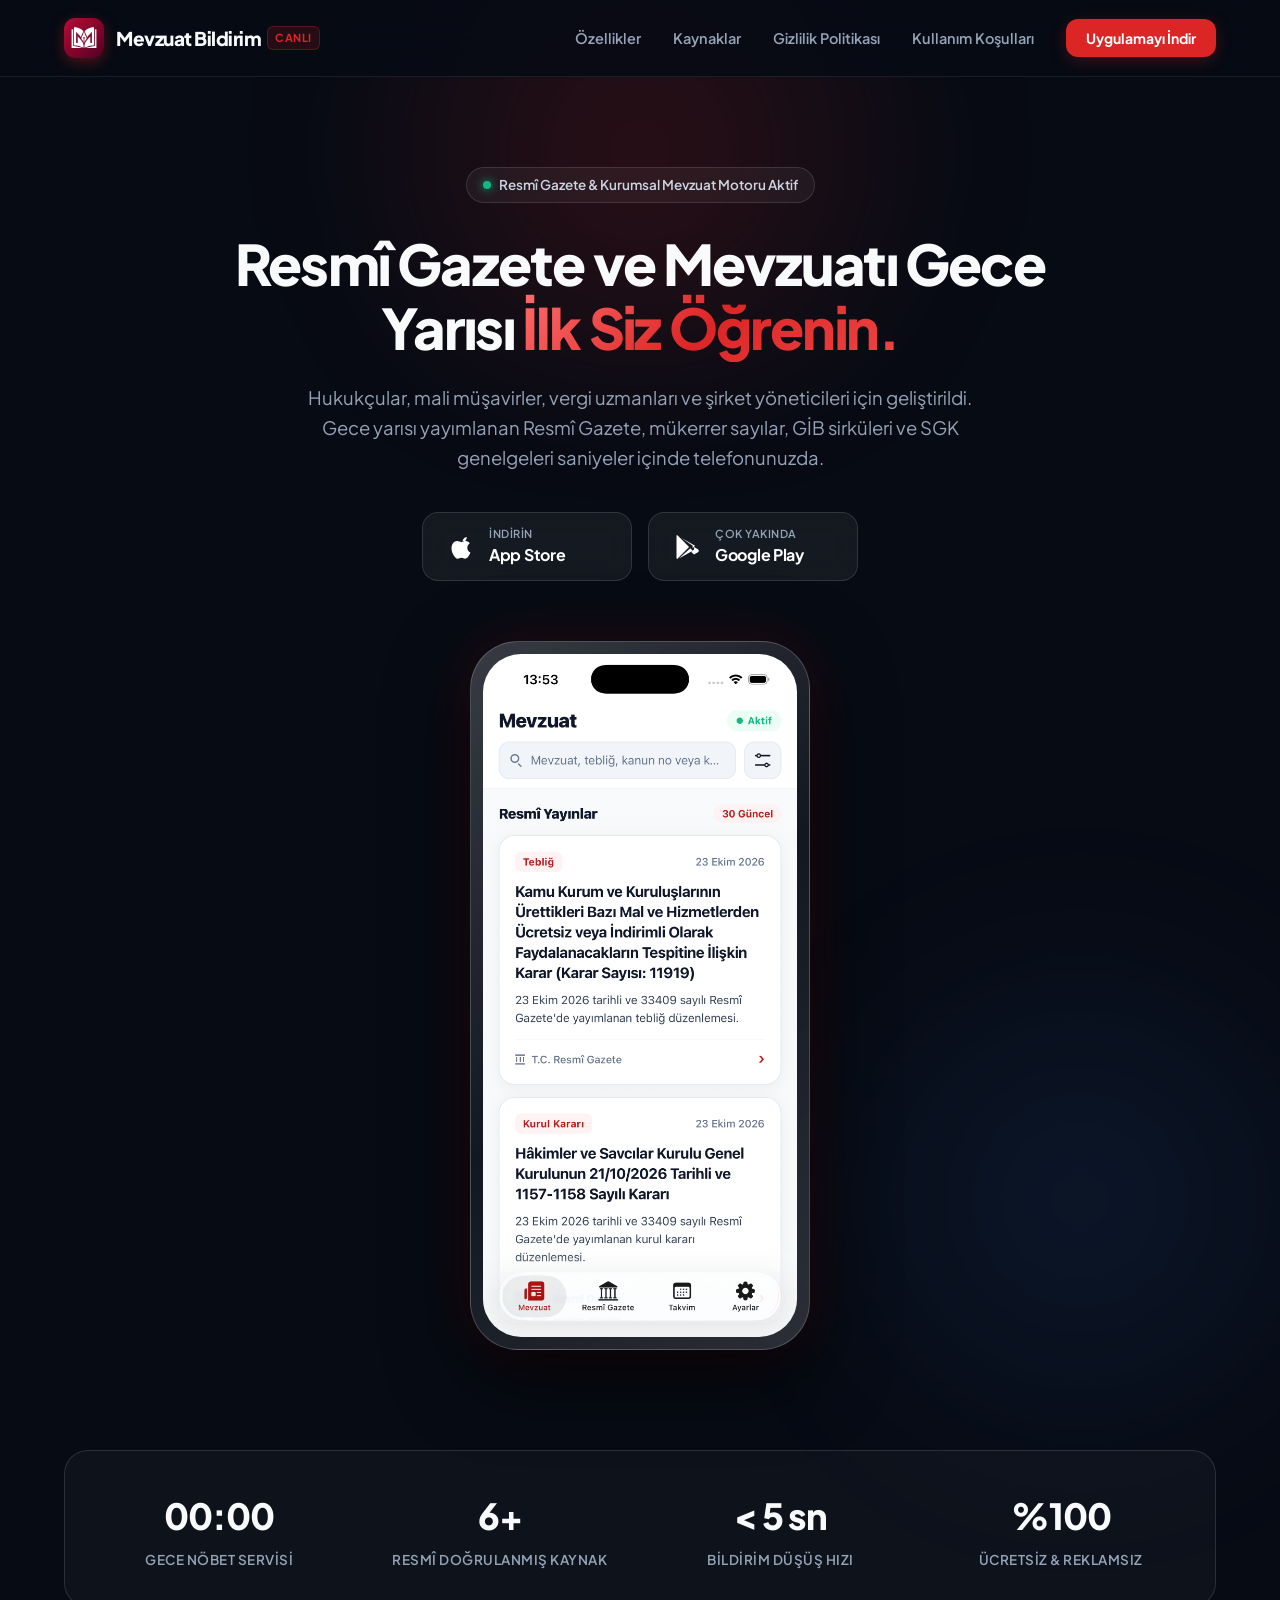
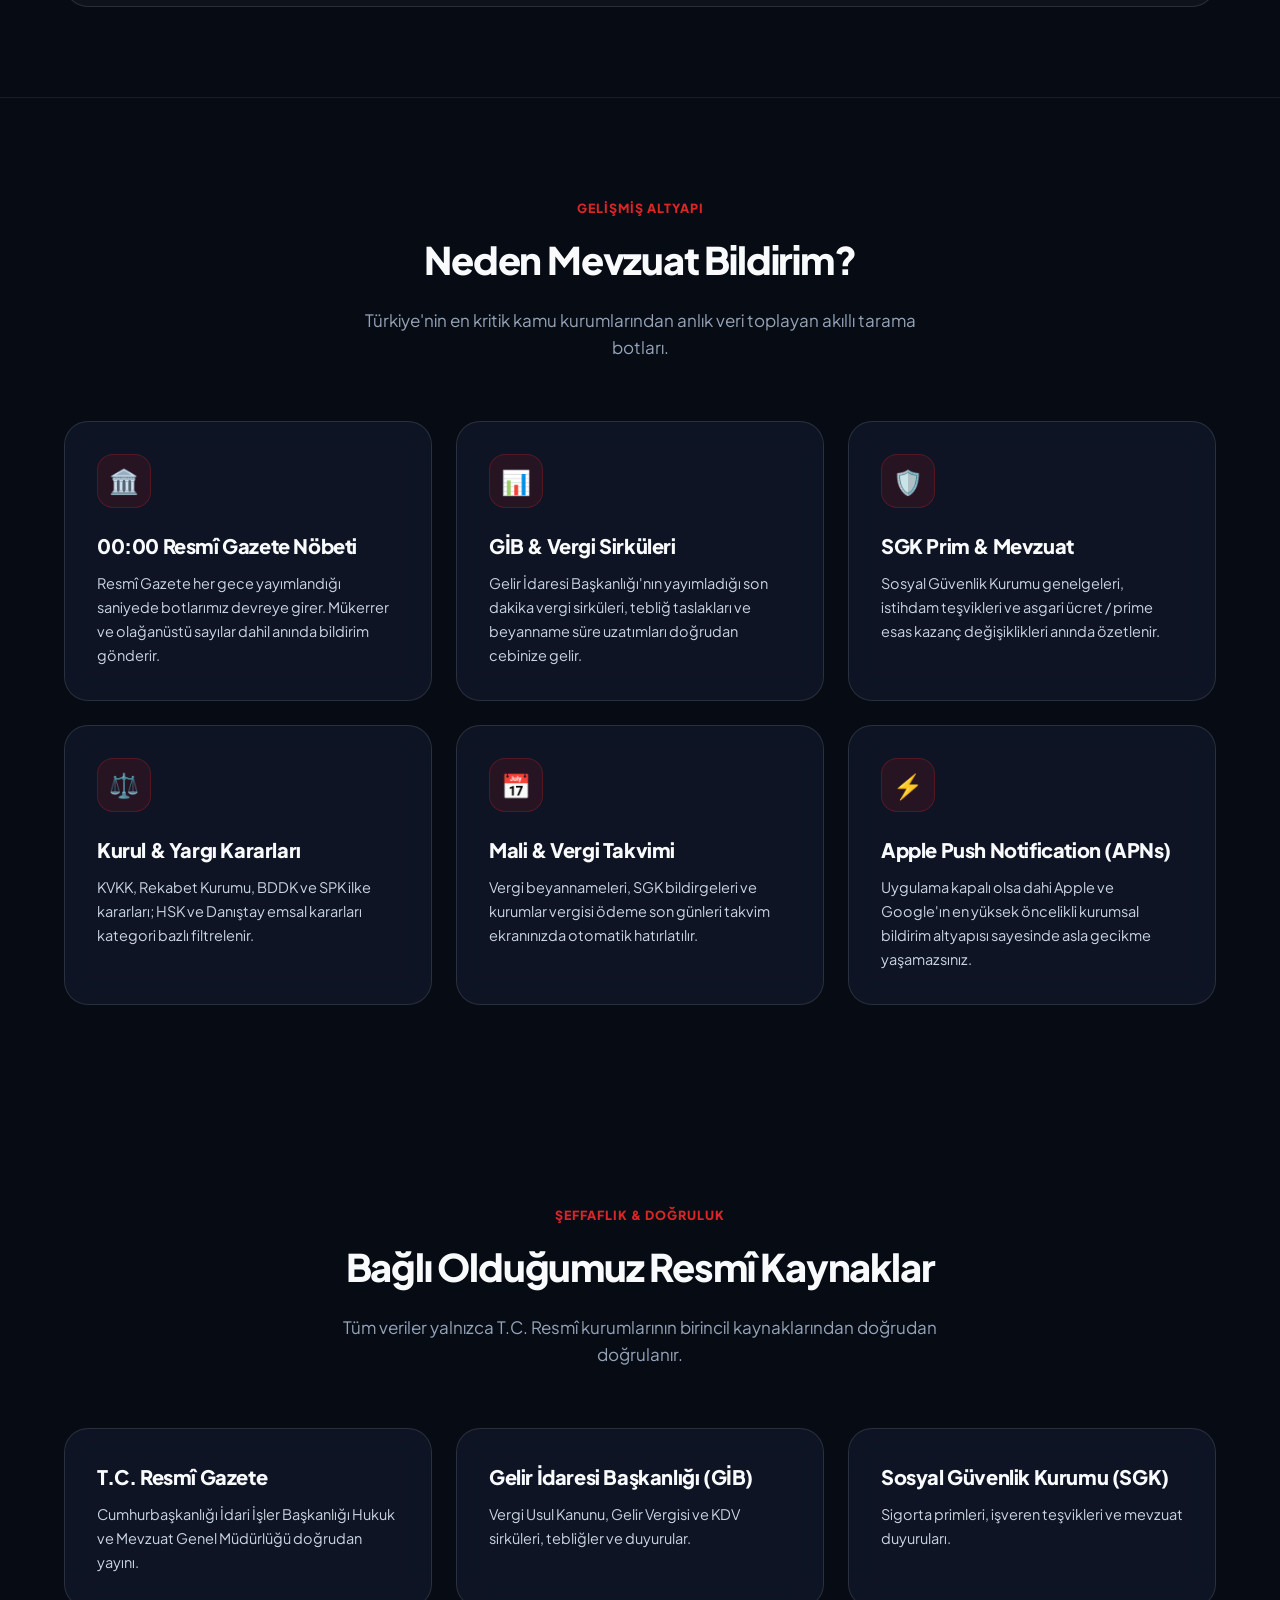
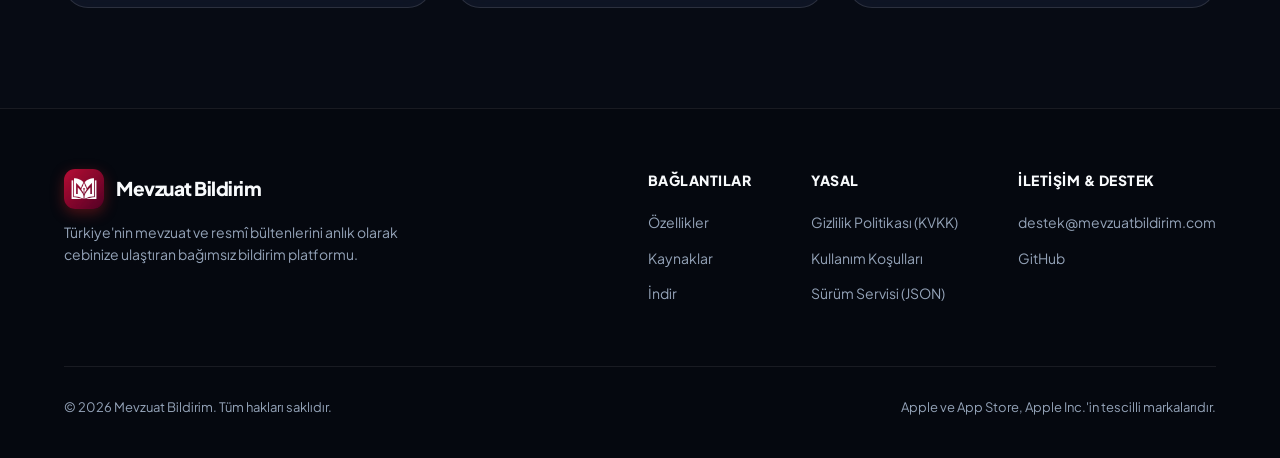
==== index.html @ 9767d1a2 "1" ====
<!DOCTYPE html>
<html lang="tr">
<head>
  <meta charset="UTF-8">
  <meta name="viewport" content="width=device-width, initial-scale=1.0">
  <title>Mevzuat Bildirim - Resmî Gazete, Vergi ve SGK Anlık Takip</title>
  <meta name="description" content="Resmî Gazete gece yarısı nöbet servisi, GİB vergi sirküleri, SGK genelgeleri ve kurul kararları anında cebinizde.">
  <link rel="icon" type="image/png" href="assets/icon.png">
  <link rel="preconnect" href="https://fonts.googleapis.com">
  <link rel="preconnect" href="https://fonts.gstatic.com" crossorigin>
  <link href="https://fonts.googleapis.com/css2?family=Plus+Jakarta+Sans:wght@400;500;600;700;800;900&display=swap" rel="stylesheet">
  <link rel="stylesheet" href="styles.css">
</head>
<body>
  <div class="bg-glow-1"></div>
  <div class="bg-glow-2"></div>

  <!-- Header -->
  <header class="navbar">
    <div class="container nav-container">
      <a href="index.html" class="brand-logo">
        <img src="assets/icon.png" alt="Mevzuat Bildirim Logosu">
        <div class="brand-name">
          Mevzuat Bildirim
          <span class="brand-badge">Canlı</span>
        </div>
      </a>
      <ul class="nav-links">
        <li><a href="#ozellikler">Özellikler</a></li>
        <li><a href="#kaynaklar">Kaynaklar</a></li>
        <li><a href="privacy.html">Gizlilik Politikası</a></li>
        <li><a href="terms.html">Kullanım Koşulları</a></li>
        <li><a href="#indir" class="nav-cta">Uygulamayı İndir</a></li>
      </ul>
    </div>
  </header>

  <!-- Hero -->
  <section class="hero" id="indir">
    <div class="container">
      <div class="hero-pill">
        <div class="hero-pill-dot"></div>
        <span class="hero-pill-text">Resmî Gazete & Kurumsal Mevzuat Motoru Aktif</span>
      </div>

      <h1 class="hero-title">
        Resmî Gazete ve Mevzuatı Gece Yarısı <span class="highlight">İlk Siz Öğrenin.</span>
      </h1>

      <p class="hero-desc">
        Hukukçular, mali müşavirler, vergi uzmanları ve şirket yöneticileri için geliştirildi. 
        Gece yarısı yayımlanan Resmî Gazete, mükerrer sayılar, GİB sirküleri ve SGK genelgeleri saniyeler içinde telefonunuzda.
      </p>

      <div class="hero-actions">
        <!-- App Store Button -->
        <a href="https://apps.apple.com" target="_blank" rel="noopener" class="store-btn">
          <svg viewBox="0 0 24 24">
            <path d="M18.71 19.5c-.83 1.24-1.71 2.45-3.05 2.47-1.34.03-1.77-.79-3.29-.79-1.53 0-2 .77-3.27.82-1.31.05-2.3-1.32-3.14-2.53C4.25 17 2.94 12.45 4.7 9.39c.87-1.52 2.43-2.48 4.12-2.51 1.28-.02 2.5.87 3.29.87.78 0 2.26-1.07 3.81-.91.65.03 2.47.26 3.64 1.98-.09.06-2.17 1.28-2.15 3.81.03 3.02 2.65 4.03 2.68 4.04-.03.07-.42 1.44-1.38 2.83M15.97 6.37c.62-.75 1.04-1.8 0.93-2.85-.9.04-1.99.6-2.63 1.35-.57.65-1.06 1.72-.93 2.74 1 .08 2.01-.49 2.63-1.24z"/>
          </svg>
          <div class="store-btn-text">
            <div class="store-btn-subtitle">İndirin</div>
            <div class="store-btn-title">App Store</div>
          </div>
        </a>

        <!-- Google Play Button -->
        <a href="https://play.google.com" target="_blank" rel="noopener" class="store-btn">
          <svg viewBox="0 0 24 24">
            <path d="M3.609 1.814L13.792 12 3.61 22.186a2.13 2.13 0 0 1-.61-.433V2.247c.18-.18.39-.33.61-.433zm11.234 11.234l2.062 2.062-11.83 6.83 9.768-8.892zm2.062-2.096L6.96 4.015l11.945 6.892-2.062 2.062-.001-.018zm1.096 1.096l3.35 1.933a1.5 1.5 0 0 1 0 2.602l-3.35 1.933-2.316-2.316 2.316-2.152z"/>
          </svg>
          <div class="store-btn-text">
            <div class="store-btn-subtitle">Çok Yakında</div>
            <div class="store-btn-title">Google Play</div>
          </div>
        </a>
      </div>

      <!-- Live Mockup -->
      <div class="mockup-container">
        <div class="mockup-frame">
          <div class="mockup-screen">
            <img src="assets/app-preview.png" alt="Mevzuat Bildirim iOS Uygulama Ekranı">
          </div>
        </div>
      </div>
    </div>
  </section>

  <!-- Stats Bar -->
  <div class="container">
    <div class="stats-bar">
      <div class="stat-item">
        <h3>00:00</h3>
        <p>Gece Nöbet Servisi</p>
      </div>
      <div class="stat-item">
        <h3>6+</h3>
        <p>Resmî Doğrulanmış Kaynak</p>
      </div>
      <div class="stat-item">
        <h3>&lt; 5 sn</h3>
        <p>Bildirim Düşüş Hızı</p>
      </div>
      <div class="stat-item">
        <h3>%100</h3>
        <p>Ücretsiz & Reklamsız</p>
      </div>
    </div>
  </div>

  <!-- Features -->
  <section class="features-section" id="ozellikler">
    <div class="container">
      <div class="section-badge">Gelişmiş Altyapı</div>
      <h2 class="section-title">Neden Mevzuat Bildirim?</h2>
      <p class="section-subtitle">Türkiye'nin en kritik kamu kurumlarından anlık veri toplayan akıllı tarama botları.</p>

      <div class="features-grid">
        <div class="feature-card">
          <div class="feature-icon-box">🏛️</div>
          <h3 class="feature-title">00:00 Resmî Gazete Nöbeti</h3>
          <p class="feature-desc">Resmî Gazete her gece yayımlandığı saniyede botlarımız devreye girer. Mükerrer ve olağanüstü sayılar dahil anında bildirim gönderir.</p>
        </div>

        <div class="feature-card">
          <div class="feature-icon-box">📊</div>
          <h3 class="feature-title">GİB & Vergi Sirküleri</h3>
          <p class="feature-desc">Gelir İdaresi Başkanlığı'nın yayımladığı son dakika vergi sirküleri, tebliğ taslakları ve beyanname süre uzatımları doğrudan cebinize gelir.</p>
        </div>

        <div class="feature-card">
          <div class="feature-icon-box">🛡️</div>
          <h3 class="feature-title">SGK Prim & Mevzuat</h3>
          <p class="feature-desc">Sosyal Güvenlik Kurumu genelgeleri, istihdam teşvikleri ve asgari ücret / prime esas kazanç değişiklikleri anında özetlenir.</p>
        </div>

        <div class="feature-card">
          <div class="feature-icon-box">⚖️</div>
          <h3 class="feature-title">Kurul & Yargı Kararları</h3>
          <p class="feature-desc">KVKK, Rekabet Kurumu, BDDK ve SPK ilke kararları; HSK ve Danıştay emsal kararları kategori bazlı filtrelenir.</p>
        </div>

        <div class="feature-card">
          <div class="feature-icon-box">📅</div>
          <h3 class="feature-title">Mali & Vergi Takvimi</h3>
          <p class="feature-desc">Vergi beyannameleri, SGK bildirgeleri ve kurumlar vergisi ödeme son günleri takvim ekranınızda otomatik hatırlatılır.</p>
        </div>

        <div class="feature-card">
          <div class="feature-icon-box">⚡</div>
          <h3 class="feature-title">Apple Push Notification (APNs)</h3>
          <p class="feature-desc">Uygulama kapalı olsa dahi Apple ve Google'ın en yüksek öncelikli kurumsal bildirim altyapısı sayesinde asla gecikme yaşamazsınız.</p>
        </div>
      </div>
    </div>
  </section>

  <!-- Sources Section -->
  <section class="features-section" id="kaynaklar" style="border-top: none;">
    <div class="container">
      <div class="section-badge">Şeffaflık & Doğruluk</div>
      <h2 class="section-title">Bağlı Olduğumuz Resmî Kaynaklar</h2>
      <p class="section-subtitle">Tüm veriler yalnızca T.C. Resmî kurumlarının birincil kaynaklarından doğrudan doğrulanır.</p>

      <div class="features-grid">
        <div class="feature-card">
          <h3 class="feature-title">T.C. Resmî Gazete</h3>
          <p class="feature-desc">Cumhurbaşkanlığı İdari İşler Başkanlığı Hukuk ve Mevzuat Genel Müdürlüğü doğrudan yayını.</p>
        </div>
        <div class="feature-card">
          <h3 class="feature-title">Gelir İdaresi Başkanlığı (GİB)</h3>
          <p class="feature-desc">Vergi Usul Kanunu, Gelir Vergisi ve KDV sirküleri, tebliğler ve duyurular.</p>
        </div>
        <div class="feature-card">
          <h3 class="feature-title">Sosyal Güvenlik Kurumu (SGK)</h3>
          <p class="feature-desc">Sigorta primleri, işveren teşvikleri ve mevzuat duyuruları.</p>
        </div>
      </div>
    </div>
  </section>

  <!-- Footer -->
  <footer class="footer">
    <div class="container">
      <div class="footer-top">
        <div class="footer-brand">
          <a href="index.html" class="brand-logo">
            <img src="assets/icon.png" alt="Mevzuat Bildirim Logosu">
            <div class="brand-name">Mevzuat Bildirim</div>
          </a>
          <p>
            Türkiye'nin mevzuat ve resmî bültenlerini anlık olarak cebinize ulaştıran bağımsız bildirim platformu.
          </p>
        </div>

        <div class="footer-links-group">
          <div class="footer-col">
            <h4>Bağlantılar</h4>
            <ul>
              <li><a href="#ozellikler">Özellikler</a></li>
              <li><a href="#kaynaklar">Kaynaklar</a></li>
              <li><a href="#indir">İndir</a></li>
            </ul>
          </div>
          <div class="footer-col">
            <h4>Yasal</h4>
            <ul>
              <li><a href="privacy.html">Gizlilik Politikası (KVKK)</a></li>
              <li><a href="terms.html">Kullanım Koşulları</a></li>
              <li><a href="version.json" target="_blank">Sürüm Servisi (JSON)</a></li>
            </ul>
          </div>
          <div class="footer-col">
            <h4>İletişim & Destek</h4>
            <ul>
              <li><a href="mailto:destek@mevzuatbildirim.com">destek@mevzuatbildirim.com</a></li>
              <li><a href="https://github.com" target="_blank" rel="noopener">GitHub</a></li>
            </ul>
          </div>
        </div>
      </div>

      <div class="footer-bottom">
        <p>© 2026 Mevzuat Bildirim. Tüm hakları saklıdır.</p>
        <p>Apple ve App Store, Apple Inc.'in tescilli markalarıdır.</p>
      </div>
    </div>
  </footer>
</body>
</html>
---- styles.css ----
:root {
  --bg-primary: #070B14;
  --bg-surface: #0E1424;
  --bg-card: rgba(18, 25, 43, 0.7);
  --bg-glass: rgba(255, 255, 255, 0.04);
  --border-subtle: rgba(255, 255, 255, 0.08);
  --border-card: rgba(255, 255, 255, 0.12);
  --border-hover: rgba(220, 38, 38, 0.4);
  --primary: #DC2626;
  --primary-hover: #EF4444;
  --primary-glow: rgba(220, 38, 38, 0.25);
  --accent: #3B82F6;
  --accent-glow: rgba(59, 130, 246, 0.2);
  --text-main: #F8FAFC;
  --text-muted: #94A3B8;
  --text-secondary: #CBD5E1;
  --font-family: 'Plus Jakarta Sans', -apple-system, BlinkMacSystemFont, 'Segoe UI', Roboto, sans-serif;
  --container-max: 1200px;
}

* {
  margin: 0;
  padding: 0;
  box-sizing: border-box;
}

html {
  scroll-behavior: smooth;
  font-family: var(--font-family);
  background-color: var(--bg-primary);
  color: var(--text-main);
  line-height: 1.6;
}

body {
  overflow-x: hidden;
  position: relative;
  min-height: 100vh;
}

/* Background Ambient Glows */
.bg-glow-1 {
  position: absolute;
  top: -100px;
  left: 50%;
  transform: translateX(-50%);
  width: 800px;
  height: 500px;
  background: radial-gradient(circle, rgba(220, 38, 38, 0.18) 0%, rgba(7, 11, 20, 0) 70%);
  pointer-events: none;
  z-index: 0;
  filter: blur(60px);
}

.bg-glow-2 {
  position: absolute;
  top: 900px;
  right: -100px;
  width: 600px;
  height: 600px;
  background: radial-gradient(circle, rgba(59, 130, 246, 0.12) 0%, rgba(7, 11, 20, 0) 70%);
  pointer-events: none;
  z-index: 0;
  filter: blur(80px);
}

.container {
  width: 100%;
  max-width: var(--container-max);
  margin: 0 auto;
  padding: 0 24px;
  position: relative;
  z-index: 1;
}

/* Header & Nav */
header.navbar {
  position: sticky;
  top: 0;
  z-index: 100;
  backdrop-filter: blur(20px);
  -webkit-backdrop-filter: blur(20px);
  background: rgba(7, 11, 20, 0.85);
  border-bottom: 1px solid var(--border-subtle);
  transition: all 0.3s ease;
}

.nav-container {
  display: flex;
  align-items: center;
  justify-content: space-between;
  height: 76px;
}

.brand-logo {
  display: flex;
  align-items: center;
  gap: 12px;
  text-decoration: none;
  color: var(--text-main);
}

.brand-logo img {
  width: 40px;
  height: 40px;
  border-radius: 11px;
  box-shadow: 0 4px 14px rgba(220, 38, 38, 0.35);
}

.brand-name {
  font-size: 19px;
  font-weight: 800;
  letter-spacing: -0.5px;
  display: flex;
  align-items: center;
  gap: 6px;
}

.brand-badge {
  font-size: 11px;
  font-weight: 700;
  background: rgba(220, 38, 38, 0.15);
  color: var(--primary);
  border: 1px solid rgba(220, 38, 38, 0.3);
  padding: 2px 7px;
  border-radius: 6px;
  text-transform: uppercase;
  letter-spacing: 0.5px;
}

.nav-links {
  display: flex;
  align-items: center;
  gap: 32px;
  list-style: none;
}

.nav-links a {
  text-decoration: none;
  color: var(--text-muted);
  font-size: 14.5px;
  font-weight: 600;
  transition: color 0.2s ease;
}

.nav-links a:hover {
  color: var(--text-main);
}

.nav-cta {
  background: var(--primary);
  color: #FFFFFF !important;
  padding: 10px 20px;
  border-radius: 12px;
  font-weight: 700 !important;
  font-size: 14px !important;
  box-shadow: 0 4px 16px var(--primary-glow);
  transition: all 0.2s ease !important;
}

.nav-cta:hover {
  background: var(--primary-hover) !important;
  transform: translateY(-1px);
  box-shadow: 0 6px 20px rgba(220, 38, 38, 0.45);
}

/* Hero Section */
.hero {
  padding: 90px 0 60px;
  text-align: center;
}

.hero-pill {
  display: inline-flex;
  align-items: center;
  gap: 8px;
  padding: 6px 16px;
  border-radius: 30px;
  background: rgba(255, 255, 255, 0.05);
  border: 1px solid var(--border-card);
  backdrop-filter: blur(10px);
  margin-bottom: 28px;
}

.hero-pill-dot {
  width: 8px;
  height: 8px;
  border-radius: 50%;
  background: #10B981;
  box-shadow: 0 0 10px #10B981;
  animation: pulse-dot 2s infinite;
}

@keyframes pulse-dot {
  0% { transform: scale(1); opacity: 1; }
  50% { transform: scale(1.3); opacity: 0.7; }
  100% { transform: scale(1); opacity: 1; }
}

.hero-pill-text {
  font-size: 13.5px;
  font-weight: 600;
  color: var(--text-secondary);
}

.hero-title {
  font-size: 56px;
  line-height: 1.15;
  font-weight: 900;
  letter-spacing: -1.8px;
  max-width: 900px;
  margin: 0 auto 24px;
}

.hero-title span.highlight {
  background: linear-gradient(135deg, #FF6B6B 0%, #DC2626 50%, #EF4444 100%);
  -webkit-background-clip: text;
  -webkit-text-fill-color: transparent;
}

.hero-desc {
  font-size: 18.5px;
  line-height: 1.6;
  color: var(--text-muted);
  max-width: 680px;
  margin: 0 auto 40px;
  font-weight: 400;
}

.hero-actions {
  display: flex;
  align-items: center;
  justify-content: center;
  gap: 16px;
  flex-wrap: wrap;
  margin-bottom: 60px;
}

.store-btn {
  display: inline-flex;
  align-items: center;
  gap: 14px;
  padding: 12px 24px;
  border-radius: 16px;
  background: rgba(255, 255, 255, 0.06);
  border: 1px solid var(--border-card);
  backdrop-filter: blur(14px);
  text-decoration: none;
  color: #FFFFFF;
  transition: all 0.25s ease;
  min-width: 210px;
}

.store-btn:hover {
  background: rgba(255, 255, 255, 0.12);
  border-color: rgba(255, 255, 255, 0.25);
  transform: translateY(-2px);
  box-shadow: 0 10px 28px rgba(0, 0, 0, 0.4);
}

.store-btn svg {
  width: 28px;
  height: 28px;
  fill: currentColor;
  flex-shrink: 0;
}

.store-btn-text {
  text-align: left;
}

.store-btn-subtitle {
  font-size: 11px;
  text-transform: uppercase;
  color: var(--text-muted);
  letter-spacing: 0.5px;
  font-weight: 600;
}

.store-btn-title {
  font-size: 16px;
  font-weight: 700;
  letter-spacing: -0.3px;
}

/* Device Mockup Showcase */
.mockup-container {
  display: flex;
  justify-content: center;
  position: relative;
  margin-top: 20px;
}

.mockup-frame {
  position: relative;
  width: 340px;
  max-width: 90vw;
  border-radius: 48px;
  padding: 12px;
  background: linear-gradient(135deg, rgba(255, 255, 255, 0.2) 0%, rgba(255, 255, 255, 0.05) 50%, rgba(255, 255, 255, 0.15) 100%);
  box-shadow: 0 25px 80px rgba(0, 0, 0, 0.8), 0 0 50px rgba(220, 38, 38, 0.18);
  border: 1px solid rgba(255, 255, 255, 0.2);
}

.mockup-screen {
  width: 100%;
  border-radius: 38px;
  overflow: hidden;
  background: #000;
  display: block;
}

.mockup-screen img {
  width: 100%;
  height: auto;
  display: block;
}

/* Features Grid */
.features-section {
  padding: 100px 0;
  border-top: 1px solid var(--border-subtle);
}

.section-badge {
  color: var(--primary);
  font-size: 12.5px;
  font-weight: 800;
  text-transform: uppercase;
  letter-spacing: 1px;
  text-align: center;
  margin-bottom: 12px;
}

.section-title {
  font-size: 38px;
  font-weight: 900;
  letter-spacing: -1.2px;
  text-align: center;
  margin-bottom: 16px;
}

.section-subtitle {
  font-size: 17px;
  color: var(--text-muted);
  text-align: center;
  max-width: 600px;
  margin: 0 auto 60px;
}

.features-grid {
  display: grid;
  grid-template-columns: repeat(auto-fit, minmax(320px, 1fr));
  gap: 24px;
}

.feature-card {
  background: var(--bg-card);
  border: 1px solid var(--border-card);
  border-radius: 24px;
  padding: 32px;
  backdrop-filter: blur(16px);
  transition: all 0.3s ease;
  position: relative;
  overflow: hidden;
}

.feature-card:hover {
  transform: translateY(-4px);
  border-color: var(--border-hover);
  box-shadow: 0 16px 40px rgba(220, 38, 38, 0.12);
}

.feature-icon-box {
  width: 54px;
  height: 54px;
  border-radius: 16px;
  background: rgba(220, 38, 38, 0.12);
  border: 1px solid rgba(220, 38, 38, 0.25);
  display: flex;
  align-items: center;
  justify-content: center;
  margin-bottom: 22px;
  font-size: 24px;
}

.feature-title {
  font-size: 20px;
  font-weight: 800;
  letter-spacing: -0.4px;
  margin-bottom: 10px;
  color: var(--text-main);
}

.feature-desc {
  font-size: 14.5px;
  line-height: 1.65;
  color: var(--text-secondary);
}

/* Stats Row */
.stats-bar {
  display: grid;
  grid-template-columns: repeat(4, 1fr);
  gap: 20px;
  background: rgba(255, 255, 255, 0.03);
  border: 1px solid var(--border-card);
  border-radius: 24px;
  padding: 36px 24px;
  margin: 40px 0 90px;
  text-align: center;
}

.stat-item h3 {
  font-size: 36px;
  font-weight: 900;
  color: var(--text-main);
  letter-spacing: -1px;
  margin-bottom: 4px;
}

.stat-item p {
  font-size: 13.5px;
  font-weight: 600;
  color: var(--text-muted);
  text-transform: uppercase;
  letter-spacing: 0.5px;
}

/* Legal & Privacy Content Pages */
.legal-container {
  max-width: 840px;
  margin: 60px auto 100px;
  padding: 40px;
  background: var(--bg-card);
  border: 1px solid var(--border-card);
  border-radius: 28px;
  backdrop-filter: blur(20px);
}

.legal-header {
  border-bottom: 1px solid var(--border-subtle);
  padding-bottom: 24px;
  margin-bottom: 32px;
}

.legal-header h1 {
  font-size: 34px;
  font-weight: 900;
  letter-spacing: -1px;
  margin-bottom: 10px;
}

.legal-header p {
  color: var(--text-muted);
  font-size: 14px;
}

.legal-content h2 {
  font-size: 21px;
  font-weight: 800;
  margin: 28px 0 12px;
  color: var(--text-main);
}

.legal-content p, .legal-content li {
  font-size: 15px;
  line-height: 1.7;
  color: var(--text-secondary);
  margin-bottom: 14px;
}

.legal-content ul {
  padding-left: 20px;
  margin-bottom: 18px;
}

/* Footer */
footer.footer {
  border-top: 1px solid var(--border-subtle);
  background: rgba(5, 8, 15, 0.9);
  padding: 60px 0 40px;
}

.footer-top {
  display: flex;
  justify-content: space-between;
  align-items: flex-start;
  flex-wrap: wrap;
  gap: 40px;
  margin-bottom: 50px;
}

.footer-brand {
  max-width: 360px;
}

.footer-brand p {
  color: var(--text-muted);
  font-size: 14px;
  margin-top: 12px;
  line-height: 1.6;
}

.footer-links-group {
  display: flex;
  gap: 60px;
}

.footer-col h4 {
  font-size: 14px;
  font-weight: 800;
  text-transform: uppercase;
  letter-spacing: 0.5px;
  color: var(--text-main);
  margin-bottom: 18px;
}

.footer-col ul {
  list-style: none;
}

.footer-col li {
  margin-bottom: 10px;
}

.footer-col a {
  text-decoration: none;
  color: var(--text-muted);
  font-size: 14px;
  transition: color 0.2s ease;
}

.footer-col a:hover {
  color: var(--text-main);
}

.footer-bottom {
  border-top: 1px solid var(--border-subtle);
  padding-top: 30px;
  display: flex;
  justify-content: space-between;
  align-items: center;
  flex-wrap: wrap;
  gap: 16px;
}

.footer-bottom p {
  font-size: 13px;
  color: var(--text-muted);
}

/* Responsive */
@media (max-width: 768px) {
  .hero-title {
    font-size: 38px;
    letter-spacing: -1px;
  }
  .nav-links {
    display: none;
  }
  .stats-bar {
    grid-template-columns: repeat(2, 1fr);
  }
  .footer-links-group {
    flex-direction: column;
    gap: 30px;
  }
  .legal-container {
    padding: 24px;
  }
}
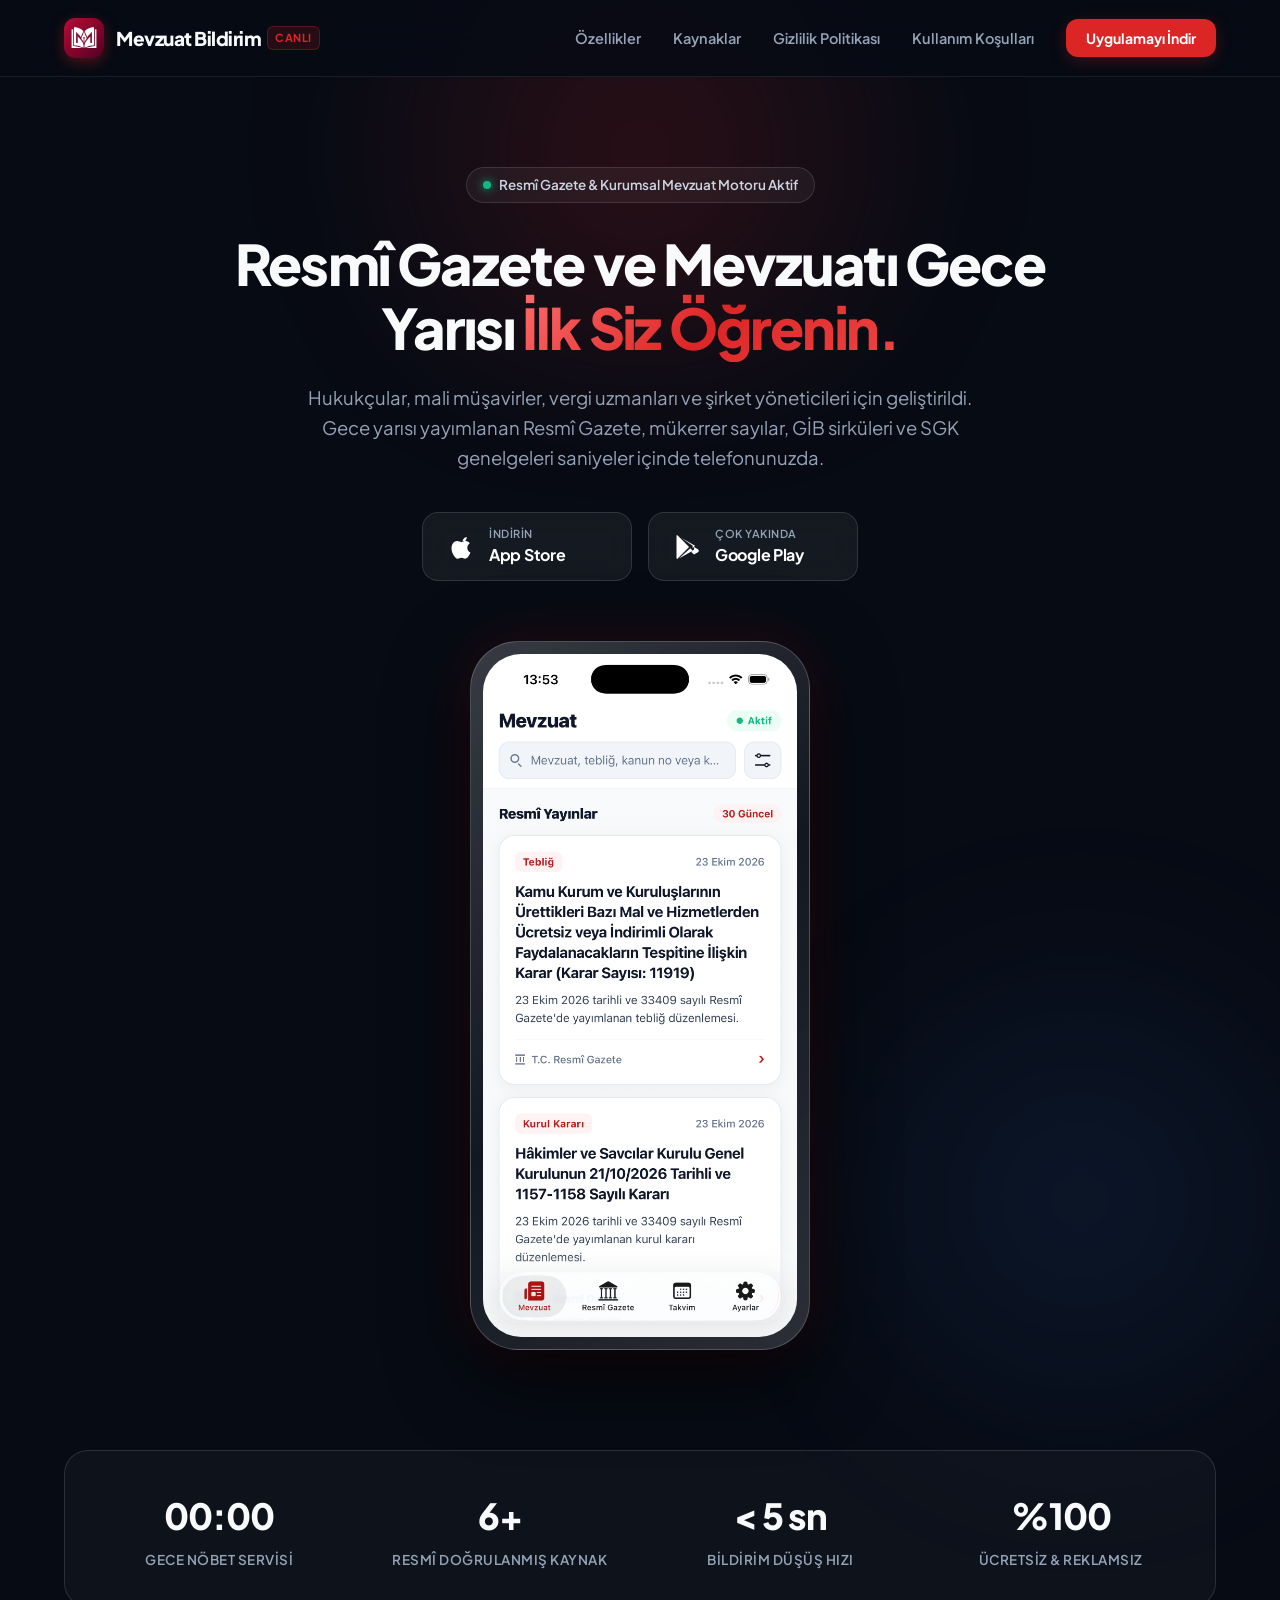
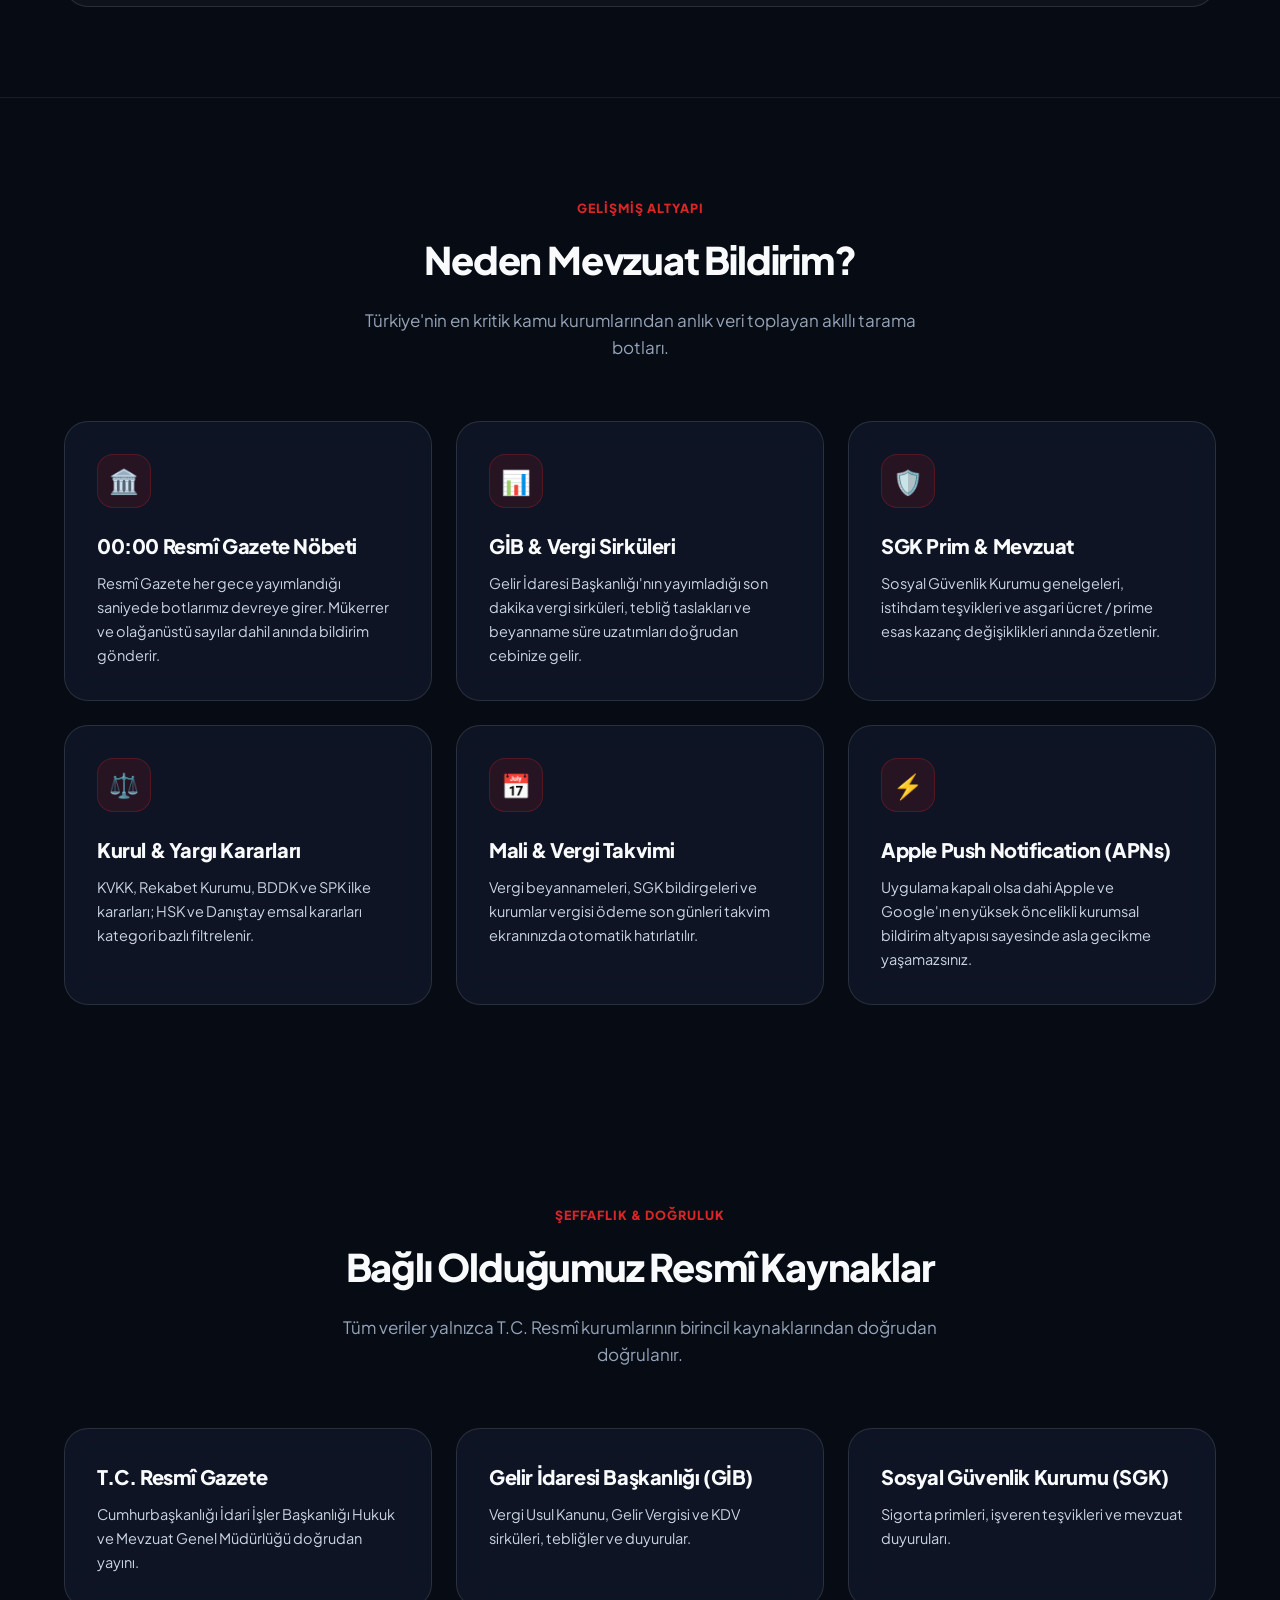
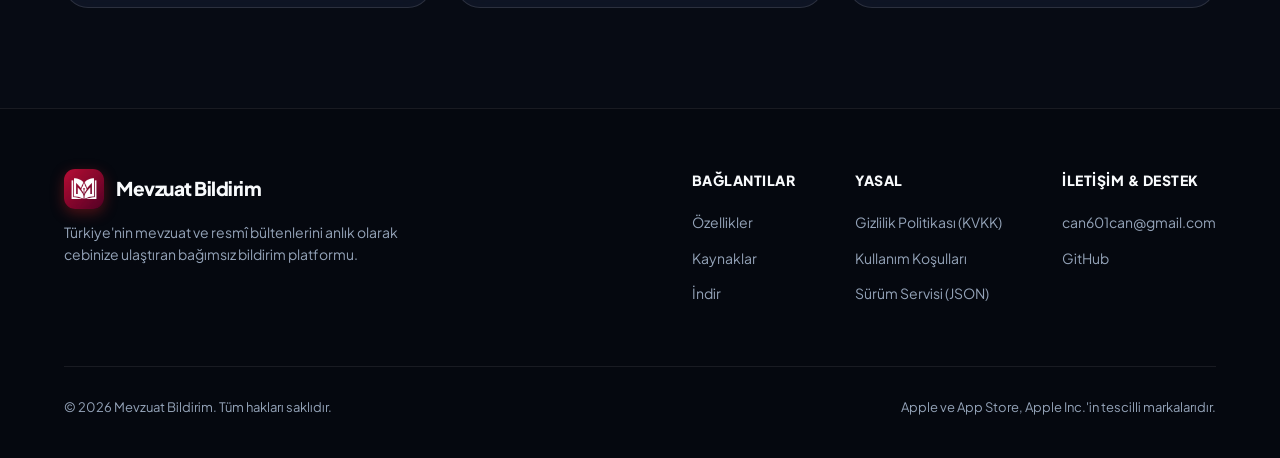
==== commit 429a04eb: "Update contact email to can601can@gmail.com" ====
--- a/index.html
+++ b/index.html
@@ -214,7 +214,7 @@
           <div class="footer-col">
             <h4>İletişim & Destek</h4>
             <ul>
-              <li><a href="mailto:destek@mevzuatbildirim.com">destek@mevzuatbildirim.com</a></li>
+              <li><a href="mailto:can601can@gmail.com">can601can@gmail.com</a></li>
               <li><a href="https://github.com" target="_blank" rel="noopener">GitHub</a></li>
             </ul>
           </div>
